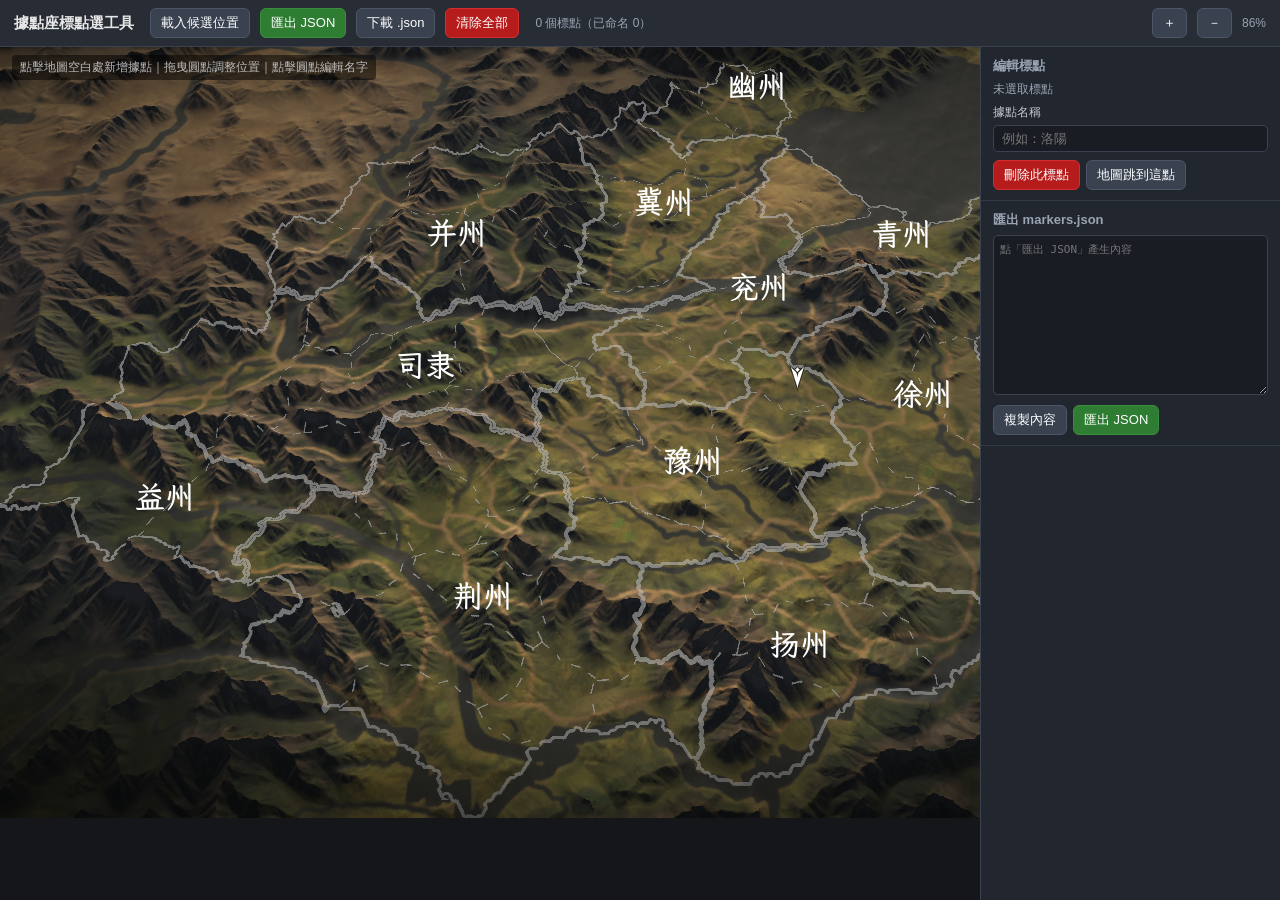
==== tools/coord-picker.html @ 8ae84f48 "新增真實地圖與 63 個據點座標" ====
<!DOCTYPE html>
<html lang="zh-Hant">
<head>
<meta charset="UTF-8">
<meta name="viewport" content="width=device-width, initial-scale=1.0">
<title>據點座標點選工具</title>
<style>
  * { box-sizing: border-box; }
  body { margin: 0; font-family: "Microsoft JhengHei", "Noto Sans TC", sans-serif;
         background: #1e2229; color: #e6e6e6; height: 100vh; display: flex; flex-direction: column; }
  header { padding: 8px 14px; background: #272c35; display: flex; align-items: center; gap: 10px; flex-wrap: wrap;
           border-bottom: 1px solid #3a4250; }
  header h1 { font-size: 15px; margin: 0; margin-right: 6px; }
  button { background: #3a4250; color: #fff; border: 1px solid #4c5668; border-radius: 6px;
           padding: 5px 10px; font-size: 13px; cursor: pointer; }
  button:hover { background: #465063; }
  button.primary { background: #2e7d32; border-color: #388e3c; }
  button.danger { background: #b71c1c; border-color: #d32f2f; }
  .spacer { flex: 1; }
  .zoomlabel { font-size: 12px; color: #9aa4b2; }
  main { flex: 1; display: flex; min-height: 0; }
  #viewport { flex: 1; overflow: auto; position: relative; background: #14161a; }
  #stage { position: relative; transform-origin: 0 0; }
  #stage img { display: block; pointer-events: none; user-select: none; }
  #overlay { position: absolute; top: 0; left: 0; }
  .marker { position: absolute; width: 0; height: 0; }
  .marker .dot { position: absolute; width: 12px; height: 12px; border-radius: 50%;
                 background: rgba(244, 67, 54, 0.85); border: 2px solid #fff; transform: translate(-50%, -50%);
                 cursor: grab; box-shadow: 0 0 4px rgba(0,0,0,.8); }
  .marker .dot:hover { background: #ff5252; }
  .marker.drag .dot { cursor: grabbing; background: #ffeb3b; }
  .marker .label { position: absolute; left: 8px; top: -16px; white-space: nowrap; font-size: 12px;
                   color: #fff; background: rgba(0,0,0,.65); padding: 1px 5px; border-radius: 3px;
                   text-shadow: 0 1px 2px #000; }
  .marker.unnamed .label { color: #ffd54f; }
  .marker.sel .dot { background: #3f51b5; box-shadow: 0 0 8px #3f51b5; }
  .hint { position: absolute; top: 8px; left: 12px; z-index: 5; font-size: 12px; color: #bbb; background: rgba(0,0,0,.5);
          padding: 4px 8px; border-radius: 4px; pointer-events: none; }
  aside { width: 300px; border-left: 1px solid #3a4250; background: #22262e; display: flex; flex-direction: column; }
  aside section { padding: 10px 12px; border-bottom: 1px solid #333a44; }
  aside h2 { font-size: 13px; margin: 0 0 6px; color: #9aa4b2; }
  aside label { font-size: 12px; display: block; margin-bottom: 4px; color: #c3c9d2; }
  aside input[type=text] { width: 100%; background: #191d23; color: #fff; border: 1px solid #3a4250;
                           border-radius: 5px; padding: 5px 8px; font-size: 13px; }
  aside .field { margin-bottom: 8px; }
  .coord-row { font-size: 12px; color: #9aa4b2; margin-bottom: 6px; }
  textarea { width: 100%; height: 160px; background: #191d23; color: #7fd97f; border: 1px solid #3a4250;
             border-radius: 5px; font-family: monospace; font-size: 11px; padding: 6px; resize: vertical; }
  .btn-row { display: flex; gap: 6px; margin-top: 6px; flex-wrap: wrap; }
  .count { font-size: 12px; color: #9aa4b2; margin-left: 6px; }
</style>
</head>
<body>

<header>
  <h1>據點座標點選工具</h1>
  <button id="loadCandBtn">載入候選位置</button>
  <button id="exportBtn" class="primary">匯出 JSON</button>
  <button id="downloadBtn">下載 .json</button>
  <button id="clearBtn" class="danger">清除全部</button>
  <span class="count" id="count">0 個標點</span>
  <span class="spacer"></span>
  <button id="zinBtn">＋</button>
  <button id="zoutBtn">－</button>
  <span class="zoomlabel" id="zoomLabel">100%</span>
</header>

<main>
  <div id="viewport">
    <div class="hint">點擊地圖空白處新增據點｜拖曳圓點調整位置｜點擊圓點編輯名字</div>
    <div id="stage">
      <img id="mapImg" src="../assets/map/new.png" alt="地圖">
      <div id="overlay"></div>
    </div>
  </div>

  <aside>
    <section id="editSection">
      <h2>編輯標點</h2>
      <div class="coord-row" id="editCoord">未選取標點</div>
      <div class="field">
        <label>據點名稱</label>
        <input type="text" id="nameInput" placeholder="例如：洛陽" disabled>
      </div>
      <div class="btn-row">
        <button id="delBtn" class="danger" disabled>刪除此標點</button>
        <button id="centerBtn" disabled>地圖跳到這點</button>
      </div>
    </section>
    <section>
      <h2>匯出 markers.json</h2>
      <textarea id="jsonOut" readonly placeholder="點「匯出 JSON」產生內容"></textarea>
      <div class="btn-row">
        <button id="copyBtn">複製內容</button>
        <button id="exportBtn2" class="primary">匯出 JSON</button>
      </div>
    </section>
  </aside>
</main>

<script>
const CANDIDATES = [[65.11,13.92],[66.52,15.8],[61.07,17.55],[44.29,24.15],[42.62,27.85],[58.2,30.02],[52.79,32.26],[61.8,36.38],[25.54,38.5],[62.15,40.68],[39.48,43.83],[20.09,46.91],[12.75,47.46],[71.37,48.79],[48.88,50.12],[20.52,50.61],[46.74,52.06],[80.34,53.87],[13.13,55.15],[13.13,58.78],[16.87,59.81],[33.82,59.02],[98.15,61.8],[46.39,62.65],[27.08,62.05],[46.7,65.74],[51.03,66.16],[71.37,65.86],[53.48,67.49],[60.26,67.8],[72.27,68.46],[92.32,68.52],[44.21,71.79],[72.45,72.09],[39.18,76.57],[75.84,76.82],[71.5,77.6],[39.53,80.51],[76.18,80.51],[36.18,85.77],[36.22,89.35]];

const viewport = document.getElementById('viewport');
const stage = document.getElementById('stage');
const img = document.getElementById('mapImg');
const overlay = document.getElementById('overlay');
const countEl = document.getElementById('count');

let NAT_W = 1122, NAT_H = 771;
let scale = 1, minScale = 0.1;
let markers = []; // {id, name, x, y, el}
let selected = null;
let nextId = 1;
let drag = null;

function loadState() {
  try {
    const raw = localStorage.getItem('coord_picker_markers_new');
    if (raw) {
      markers = JSON.parse(raw).map(m => ({ ...m, el: null }));
      nextId = markers.reduce((a, m) => Math.max(a, parseInt(m.id.slice(1)) + 1), 1);
    }
  } catch (e) {}
}

function saveState() {
  const data = markers.map(m => ({ id: m.id, name: m.name, x: m.x, y: m.y }));
  localStorage.setItem('coord_picker_markers_new', JSON.stringify(data));
}

function fitScale() {
  const pad = 20;
  return Math.min((viewport.clientWidth - pad) / NAT_W, (viewport.clientHeight - pad) / NAT_H);
}

function applyScale() {
  stage.style.width = (NAT_W * scale) + 'px';
  stage.style.height = (NAT_H * scale) + 'px';
  overlay.style.width = stage.style.width;
  overlay.style.height = stage.style.height;
  document.getElementById('zoomLabel').textContent = Math.round(scale * 100) + '%';
}

function centerMap() {
  const s = fitScale();
  scale = s;
  applyScale();
  viewport.scrollLeft = (stage.clientWidth - viewport.clientWidth) / 2;
  viewport.scrollTop = (stage.clientHeight - viewport.clientHeight) / 2;
}

function zoomAt(cx, cy, factor) {
  const wx = cx + viewport.scrollLeft;
  const wy = cy + viewport.scrollTop;
  const oldScale = scale;
  scale = Math.max(fitScale(), Math.min(8, scale * factor));
  viewport.scrollLeft = (wx / oldScale) * scale - cx;
  viewport.scrollTop = (wy / oldScale) * scale - cy;
  applyScale();
}

function addMarker(xPct, yPct, name = '', el = null) {
  const m = { id: 'm' + (nextId++), name, x: Math.round(xPct * 100) / 100, y: Math.round(yPct * 100) / 100, el: el };
  m.el = renderMarker(m);
  markers.push(m);
  updateCount();
  saveState();
  return m;
}

function renderMarker(m) {
  const div = document.createElement('div');
  div.className = 'marker' + (m.name ? '' : ' unnamed');
  div.style.left = m.x + '%';
  div.style.top = m.y + '%';

  const dot = document.createElement('div');
  dot.className = 'dot';
  const label = document.createElement('div');
  label.className = 'label';
  label.textContent = m.name || '（未命名）';

  div.appendChild(dot);
  div.appendChild(label);

  dot.addEventListener('pointerdown', (e) => {
    e.stopPropagation();
    if (e.button !== 0) return;
    select(m);
    startDrag(e, m);
  });

  overlay.appendChild(div);
  return div;
}

function startDrag(e, m) {
  drag = { m, startX: e.clientX, startY: e.clientY, ox: m.x, oy: m.y };
  m.el.classList.add('drag');
  overlay.setPointerCapture(e.pointerId);
}

function moveDrag(e) {
  if (!drag) return;
  const dx = (e.clientX - drag.startX) / scale;
  const dy = (e.clientY - drag.startY) / scale;
  let nx = drag.ox + dx / NAT_W * 100;
  let ny = drag.oy + dy / NAT_H * 100;
  nx = Math.max(0, Math.min(100, nx));
  ny = Math.max(0, Math.min(100, ny));
  drag.m.x = Math.round(nx * 100) / 100;
  drag.m.y = Math.round(ny * 100) / 100;
  drag.m.el.style.left = drag.m.x + '%';
  drag.m.el.style.top = drag.m.y + '%';
}

function endDrag(e) {
  if (!drag) return;
  drag.m.el.classList.remove('drag');
  drag = null;
  saveState();
  updateEdit();
}

function select(m) {
  selected = m;
  for (const mm of markers) mm.el.classList.toggle('sel', mm === m);
  nameInput.value = m.name;
  nameInput.disabled = false;
  delBtn.disabled = false;
  centerBtn.disabled = false;
  updateEdit();
}

function updateEdit() {
  editCoord.textContent = selected ? `x: ${selected.x}%　y: ${selected.y}%` : '未選取標點';
}

function updateCount() {
  const named = markers.filter(m => m.name).length;
  countEl.textContent = `${markers.length} 個標點（已命名 ${named}）`;
}

function buildJSON() {
  return JSON.stringify({
    markers: markers.map(m => ({ id: m.id, name: m.name, x: m.x, y: m.y, items: [] }))
  }, null, 2);
}

function refreshAll() {
  overlay.innerHTML = '';
  for (const m of markers) m.el = renderMarker(m);
  updateCount();
}

overlay.addEventListener('pointerdown', (e) => {
  if (e.target !== overlay || e.button !== 0) return;
  const xPct = (e.offsetX / stage.clientWidth) * 100;
  const yPct = (e.offsetY / stage.clientHeight) * 100;
  addMarker(xPct, yPct);
});

overlay.addEventListener('pointermove', moveDrag);
overlay.addEventListener('pointerup', endDrag);
overlay.addEventListener('pointercancel', endDrag);

viewport.addEventListener('wheel', (e) => {
  e.preventDefault();
  const rect = viewport.getBoundingClientRect();
  zoomAt(e.clientX - rect.left, e.clientY - rect.top, e.deltaY < 0 ? 1.15 : 1 / 1.15);
}, { passive: false });

// --- UI controls ---
const nameInput = document.getElementById('nameInput');
const delBtn = document.getElementById('delBtn');
const centerBtn = document.getElementById('centerBtn');
const editCoord = document.getElementById('editCoord');

nameInput.addEventListener('input', () => {
  if (!selected) return;
  selected.name = nameInput.value.trim();
  selected.el.classList.toggle('unnamed', !selected.name);
  selected.el.querySelector('.label').textContent = selected.name || '（未命名）';
  updateCount();
  saveState();
});

nameInput.addEventListener('change', () => {
  if (selected) select(selected); // refresh selection view
});

delBtn.addEventListener('click', () => {
  if (!selected) return;
  selected.el.remove();
  markers = markers.filter(m => m !== selected);
  selected = null;
  nameInput.value = '';
  nameInput.disabled = true;
  delBtn.disabled = true;
  centerBtn.disabled = true;
  editCoord.textContent = '未選取標點';
  updateCount();
  saveState();
});

centerBtn.addEventListener('click', () => {
  if (!selected) return;
  const sx = selected.x / 100 * NAT_W * scale - viewport.clientWidth / 2;
  const sy = selected.y / 100 * NAT_H * scale - viewport.clientHeight / 2;
  viewport.scrollLeft = sx;
  viewport.scrollTop = sy;
});

document.getElementById('loadCandBtn').addEventListener('click', () => {
  if (markers.length) {
    if (!confirm('已有標點，載入候選位置會直接加入，確定？')) return;
  }
  for (const [x, y] of CANDIDATES) addMarker(x, y);
});

document.getElementById('clearBtn').addEventListener('click', () => {
  if (!confirm('清除全部標點？此動作無法復原。')) return;
  overlay.innerHTML = '';
  markers = [];
  selected = null;
  nameInput.value = '';
  nameInput.disabled = true;
  delBtn.disabled = true;
  centerBtn.disabled = true;
  editCoord.textContent = '未選取標點';
  nextId = 1;
  updateCount();
  saveState();
});

function doExport() {
  jsonOut.value = buildJSON();
}

document.getElementById('exportBtn').addEventListener('click', doExport);
document.getElementById('exportBtn2').addEventListener('click', doExport);

document.getElementById('copyBtn').addEventListener('click', async () => {
  if (!jsonOut.value) doExport();
  try {
    await navigator.clipboard.writeText(jsonOut.value);
    copyBtn.textContent = '已複製！';
    setTimeout(() => copyBtn.textContent = '複製內容', 1200);
  } catch (e) {
    jsonOut.select();
    document.execCommand('copy');
  }
});

document.getElementById('downloadBtn').addEventListener('click', () => {
  const text = buildJSON();
  const blob = new Blob([text], { type: 'application/json' });
  const a = document.createElement('a');
  a.href = URL.createObjectURL(blob);
  a.download = 'markers.json';
  a.click();
  URL.revokeObjectURL(a.href);
});

document.getElementById('zinBtn').addEventListener('click', () => zoomAt(viewport.clientWidth / 2, viewport.clientHeight / 2, 1.3));
document.getElementById('zoutBtn').addEventListener('click', () => zoomAt(viewport.clientWidth / 2, viewport.clientHeight / 2, 1 / 1.3));

// --- init ---
const jsonOut = document.getElementById('jsonOut');
const copyBtn = document.getElementById('copyBtn');

img.addEventListener('load', () => {
  NAT_W = img.naturalWidth;
  NAT_H = img.naturalHeight;
  loadState();
  refreshAll();
  centerMap();
});

if (img.complete && img.naturalWidth > 0) {
  NAT_W = img.naturalWidth;
  NAT_H = img.naturalHeight;
  loadState();
  refreshAll();
  centerMap();
}
</script>
</body>
</html>
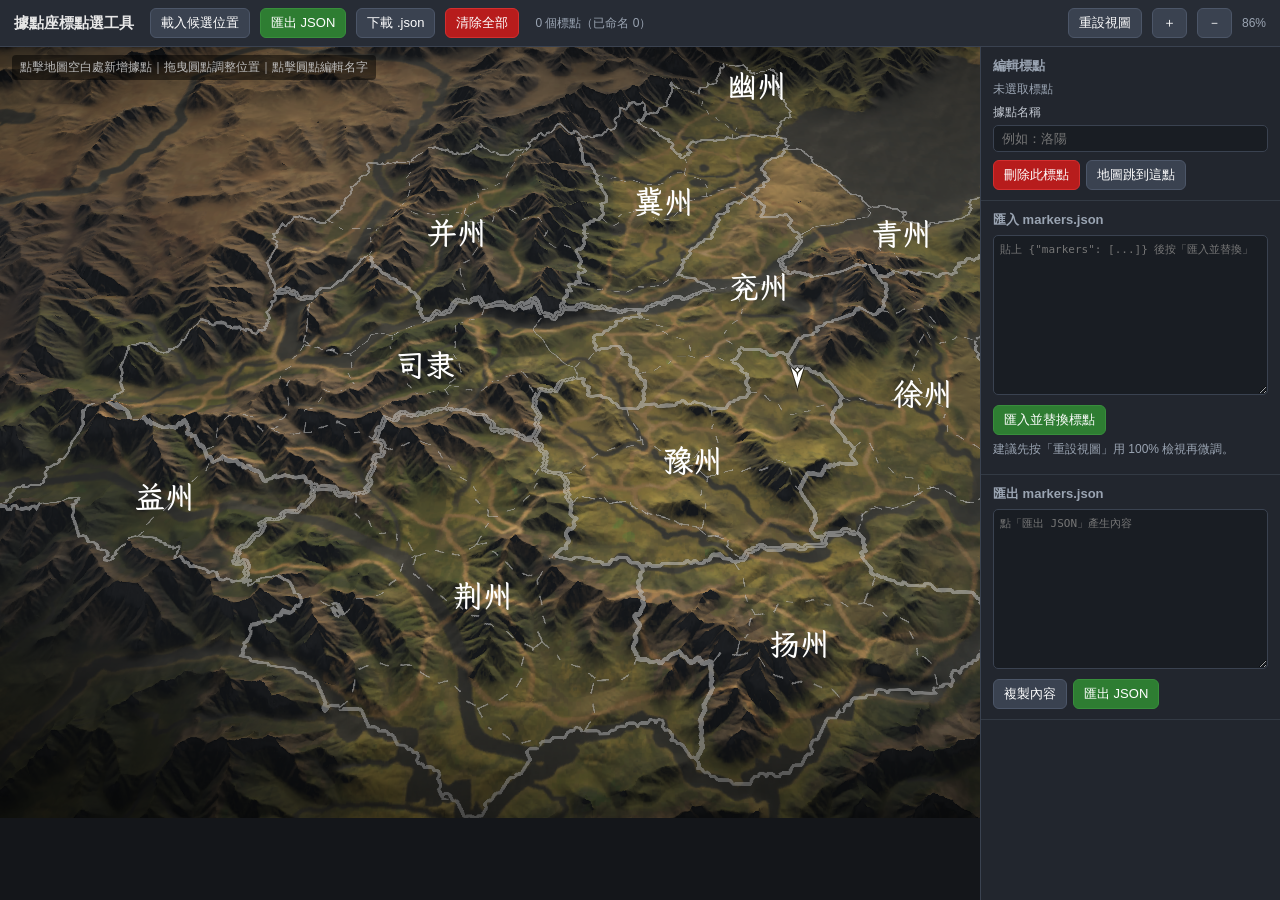
==== commit 84754600: "工具新增匯入現有標點與重設視圖功能" ====
--- a/tools/coord-picker.html
+++ b/tools/coord-picker.html
@@ -60,6 +60,7 @@
   <button id="clearBtn" class="danger">清除全部</button>
   <span class="count" id="count">0 個標點</span>
   <span class="spacer"></span>
+  <button id="resetViewBtn">重設視圖</button>
   <button id="zinBtn">＋</button>
   <button id="zoutBtn">－</button>
   <span class="zoomlabel" id="zoomLabel">100%</span>
@@ -88,6 +89,14 @@
       </div>
     </section>
     <section>
+      <h2>匯入 markers.json</h2>
+      <textarea id="jsonIn" placeholder='貼上 {"markers": [...]} 後按「匯入並替換」'></textarea>
+      <div class="btn-row">
+        <button id="importBtn" class="primary">匯入並替換標點</button>
+      </div>
+      <p class="coord-row" style="margin-top:6px">建議先按「重設視圖」用 100% 檢視再微調。</p>
+    </section>
+    <section>
       <h2>匯出 markers.json</h2>
       <textarea id="jsonOut" readonly placeholder="點「匯出 JSON」產生內容"></textarea>
       <div class="btn-row">
@@ -317,6 +326,32 @@
     if (!confirm('已有標點，載入候選位置會直接加入，確定？')) return;
   }
   for (const [x, y] of CANDIDATES) addMarker(x, y);
+});
+
+document.getElementById('resetViewBtn').addEventListener('click', () => centerMap());
+
+const jsonIn = document.getElementById('jsonIn');
+document.getElementById('importBtn').addEventListener('click', () => {
+  try {
+    const d = JSON.parse(jsonIn.value);
+    if (!Array.isArray(d.markers)) throw new Error('缺少 markers 陣列');
+    if (markers.length && !confirm('匯入會取代目前的標點，確定？')) return;
+    overlay.innerHTML = '';
+    markers = d.markers.map(m => ({ id: m.id, name: m.name || '', x: Number(m.x), y: Number(m.y), el: null }));
+    nextId = markers.reduce((a, m) => Math.max(a, parseInt(m.id.slice(1)) + 1), 1);
+    refreshAll();
+    saveState();
+    centerMap();
+    selected = null;
+    nameInput.value = '';
+    nameInput.disabled = true;
+    delBtn.disabled = true;
+    centerBtn.disabled = true;
+    editCoord.textContent = '未選取標點';
+    updateCount();
+  } catch (e) {
+    alert('JSON 格式錯誤：' + e.message);
+  }
 });
 
 document.getElementById('clearBtn').addEventListener('click', () => {
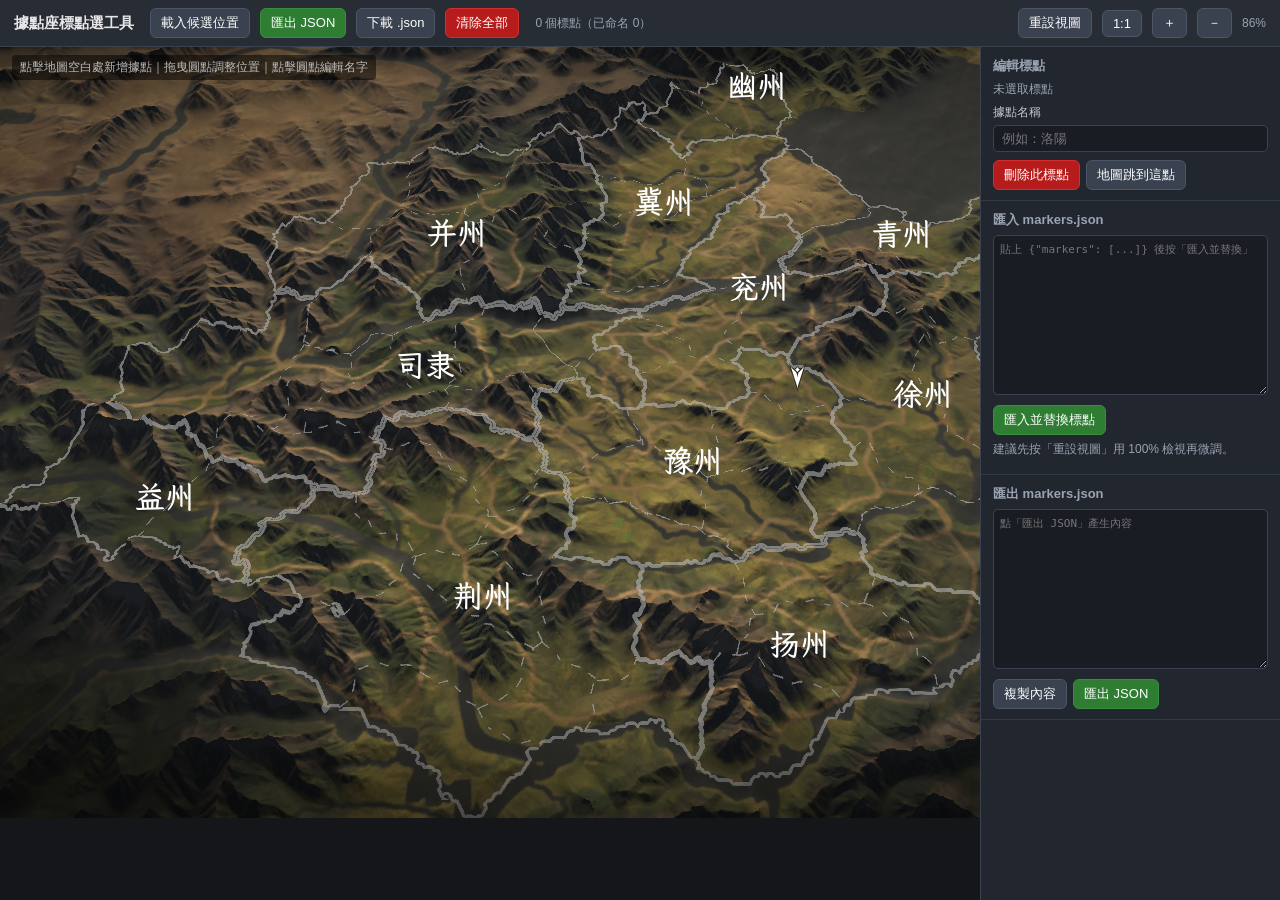
==== commit 08be8971: "工具新增 1:1 原始尺寸檢視模式" ====
--- a/tools/coord-picker.html
+++ b/tools/coord-picker.html
@@ -61,6 +61,7 @@
   <span class="count" id="count">0 個標點</span>
   <span class="spacer"></span>
   <button id="resetViewBtn">重設視圖</button>
+  <button id="one2oneBtn">1:1</button>
   <button id="zinBtn">＋</button>
   <button id="zoutBtn">－</button>
   <span class="zoomlabel" id="zoomLabel">100%</span>
@@ -265,8 +266,9 @@
 
 overlay.addEventListener('pointerdown', (e) => {
   if (e.target !== overlay || e.button !== 0) return;
-  const xPct = (e.offsetX / stage.clientWidth) * 100;
-  const yPct = (e.offsetY / stage.clientHeight) * 100;
+  const rect = stage.getBoundingClientRect();
+  const xPct = ((e.clientX - rect.left) / rect.width) * 100;
+  const yPct = ((e.clientY - rect.top) / rect.height) * 100;
   addMarker(xPct, yPct);
 });
 
@@ -329,6 +331,13 @@
 });
 
 document.getElementById('resetViewBtn').addEventListener('click', () => centerMap());
+
+document.getElementById('one2oneBtn').addEventListener('click', () => {
+  scale = 1;
+  applyScale();
+  viewport.scrollLeft = Math.max(0, (stage.clientWidth - viewport.clientWidth) / 2);
+  viewport.scrollTop = Math.max(0, (stage.clientHeight - viewport.clientHeight) / 2);
+});
 
 const jsonIn = document.getElementById('jsonIn');
 document.getElementById('importBtn').addEventListener('click', () => {
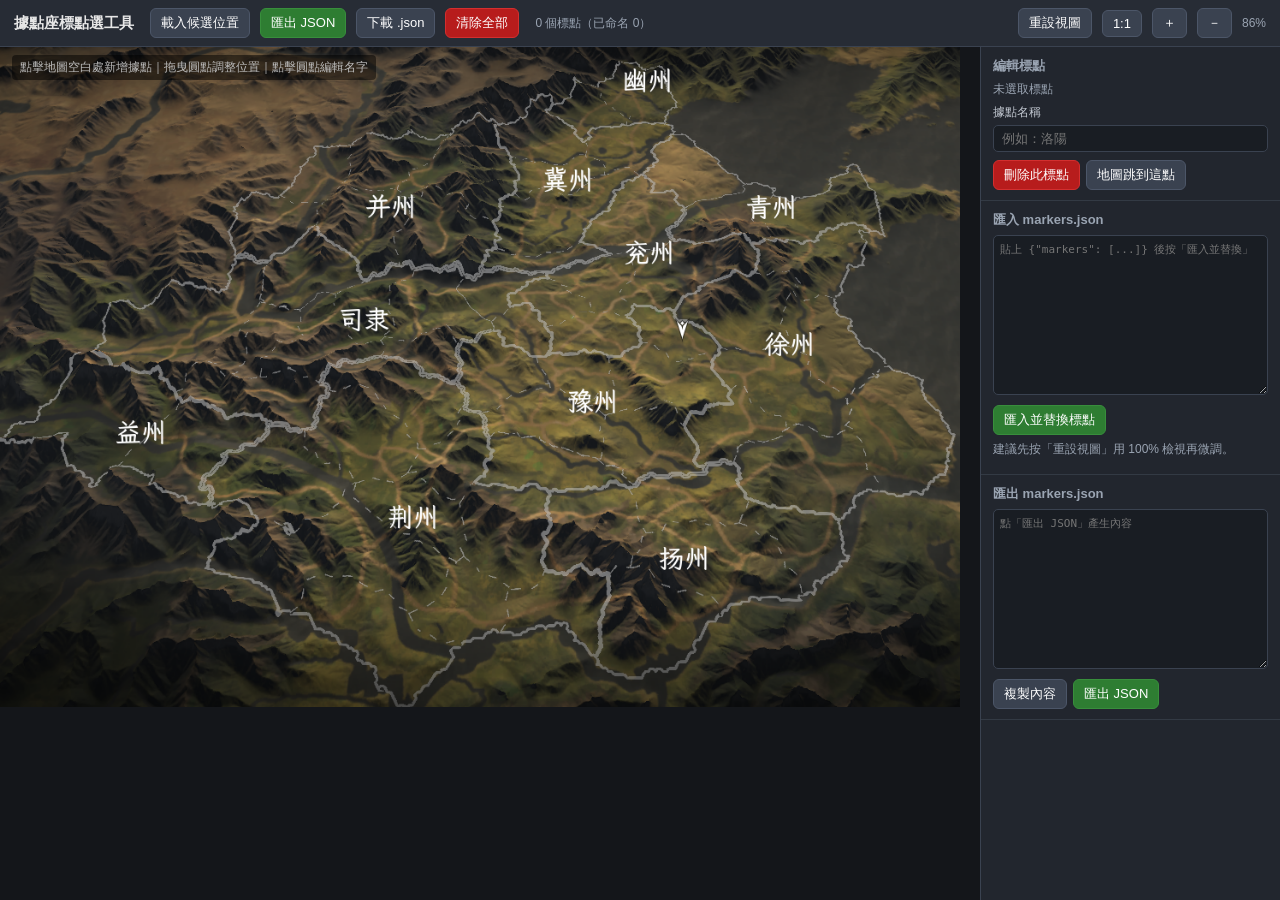
==== commit c94fadc6: "修正標點工具地圖不隨縮放放大（img 設 width/height 100%）；resource-picker 新增拖曳平移地圖＋點擊/拖曳自動判別＋編輯模式開關；兩工具座標計算改用 scroll+s" ====
--- a/tools/coord-picker.html
+++ b/tools/coord-picker.html
@@ -21,7 +21,7 @@
   main { flex: 1; display: flex; min-height: 0; }
   #viewport { flex: 1; overflow: auto; position: relative; background: #14161a; }
   #stage { position: relative; transform-origin: 0 0; }
-  #stage img { display: block; pointer-events: none; user-select: none; }
+  #stage img { display: block; pointer-events: none; user-select: none; width: 100%; height: 100%; }
   #overlay { position: absolute; top: 0; left: 0; }
   .marker { position: absolute; width: 0; height: 0; }
   .marker .dot { position: absolute; width: 12px; height: 12px; border-radius: 50%;
@@ -160,6 +160,15 @@
   viewport.scrollTop = (stage.clientHeight - viewport.clientHeight) / 2;
 }
 
+function clientToPct(cx, cy) {
+  const rect = viewport.getBoundingClientRect();
+  const vx = cx - rect.left + viewport.scrollLeft;
+  const vy = cy - rect.top + viewport.scrollTop;
+  const x = Math.round(vx / scale / NAT_W * 10000) / 100;
+  const y = Math.round(vy / scale / NAT_H * 10000) / 100;
+  return { x: Math.max(0, Math.min(100, x)), y: Math.max(0, Math.min(100, y)) };
+}
+
 function zoomAt(cx, cy, factor) {
   const wx = cx + viewport.scrollLeft;
   const wy = cy + viewport.scrollTop;
@@ -206,23 +215,18 @@
 }
 
 function startDrag(e, m) {
-  drag = { m, startX: e.clientX, startY: e.clientY, ox: m.x, oy: m.y };
+  drag = { m, startX: e.clientX, startY: e.clientY };
   m.el.classList.add('drag');
   overlay.setPointerCapture(e.pointerId);
 }
 
 function moveDrag(e) {
   if (!drag) return;
-  const dx = (e.clientX - drag.startX) / scale;
-  const dy = (e.clientY - drag.startY) / scale;
-  let nx = drag.ox + dx / NAT_W * 100;
-  let ny = drag.oy + dy / NAT_H * 100;
-  nx = Math.max(0, Math.min(100, nx));
-  ny = Math.max(0, Math.min(100, ny));
-  drag.m.x = Math.round(nx * 100) / 100;
-  drag.m.y = Math.round(ny * 100) / 100;
-  drag.m.el.style.left = drag.m.x + '%';
-  drag.m.el.style.top = drag.m.y + '%';
+  const p = clientToPct(e.clientX, e.clientY);
+  drag.m.x = p.x;
+  drag.m.y = p.y;
+  drag.m.el.style.left = p.x + '%';
+  drag.m.el.style.top = p.y + '%';
 }
 
 function endDrag(e) {
@@ -266,10 +270,8 @@
 
 overlay.addEventListener('pointerdown', (e) => {
   if (e.target !== overlay || e.button !== 0) return;
-  const rect = stage.getBoundingClientRect();
-  const xPct = ((e.clientX - rect.left) / rect.width) * 100;
-  const yPct = ((e.clientY - rect.top) / rect.height) * 100;
-  addMarker(xPct, yPct);
+  const p = clientToPct(e.clientX, e.clientY);
+  addMarker(p.x, p.y);
 });
 
 overlay.addEventListener('pointermove', moveDrag);
